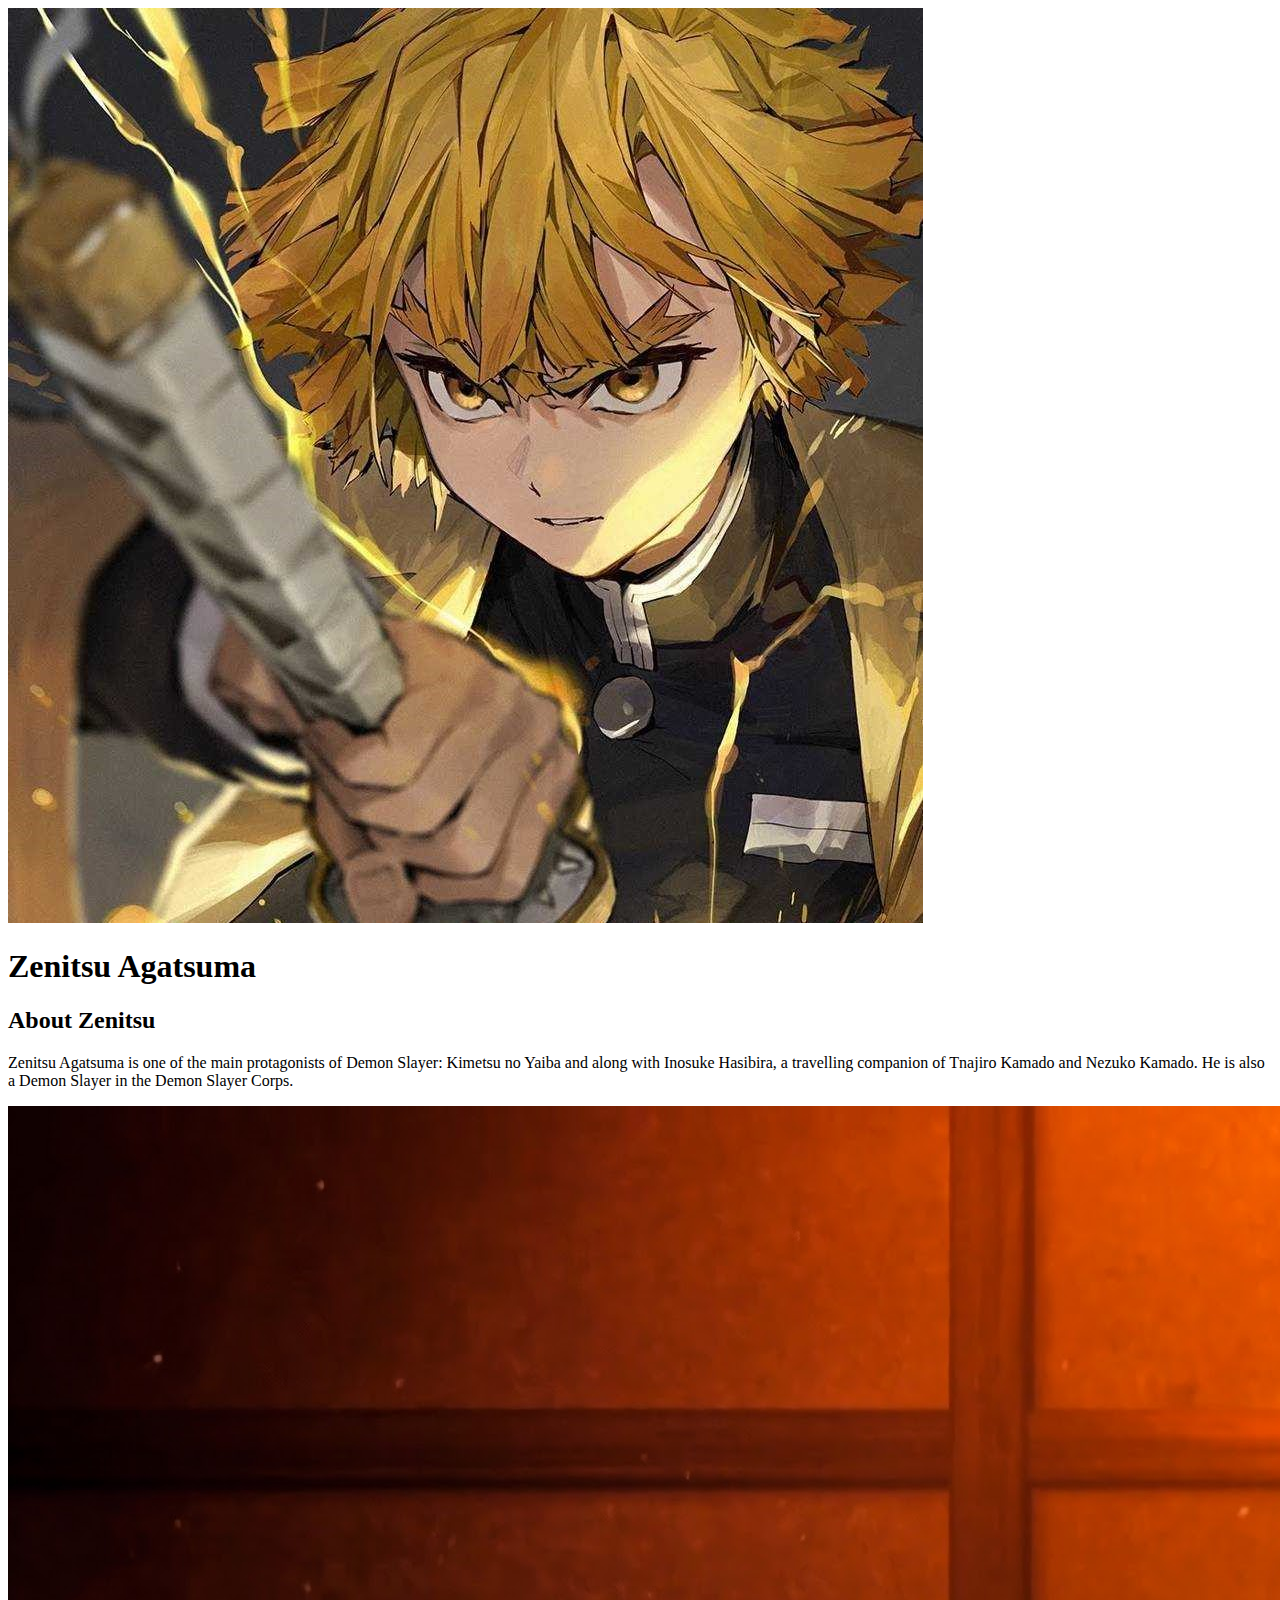
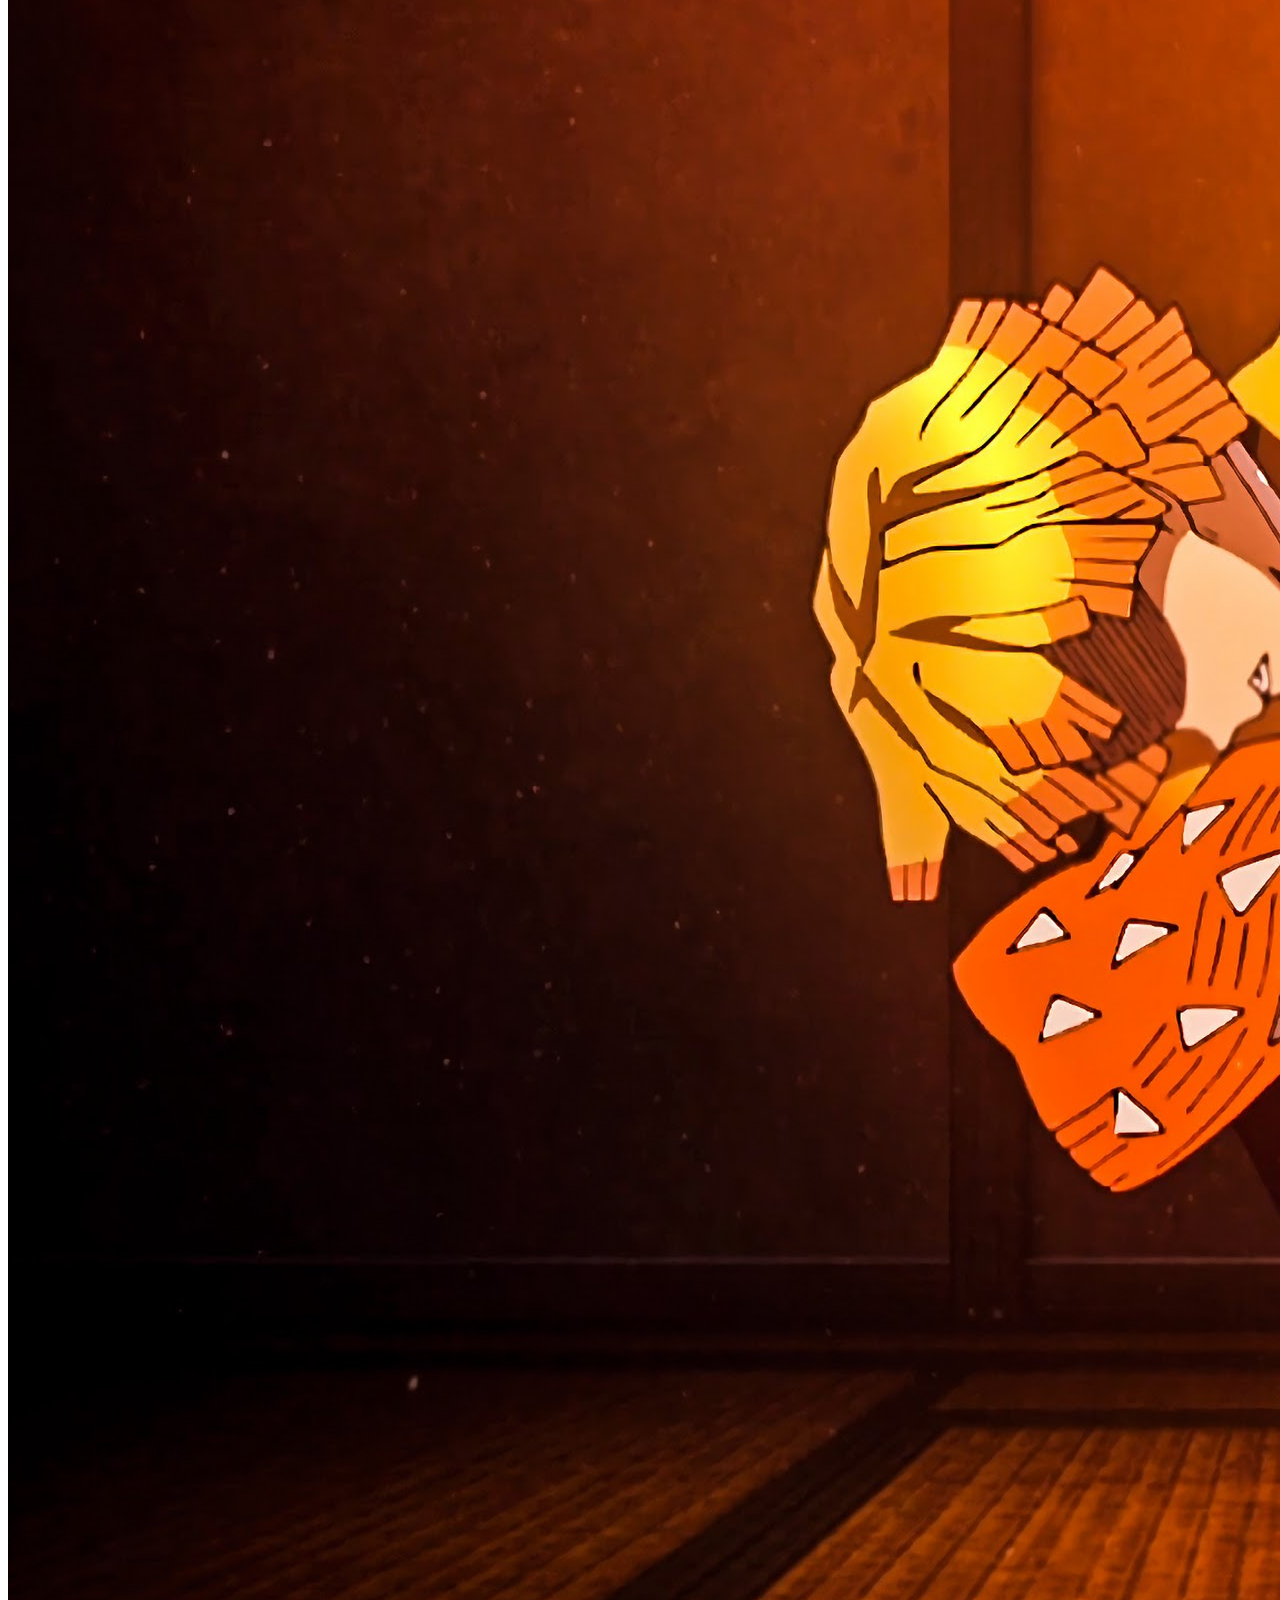
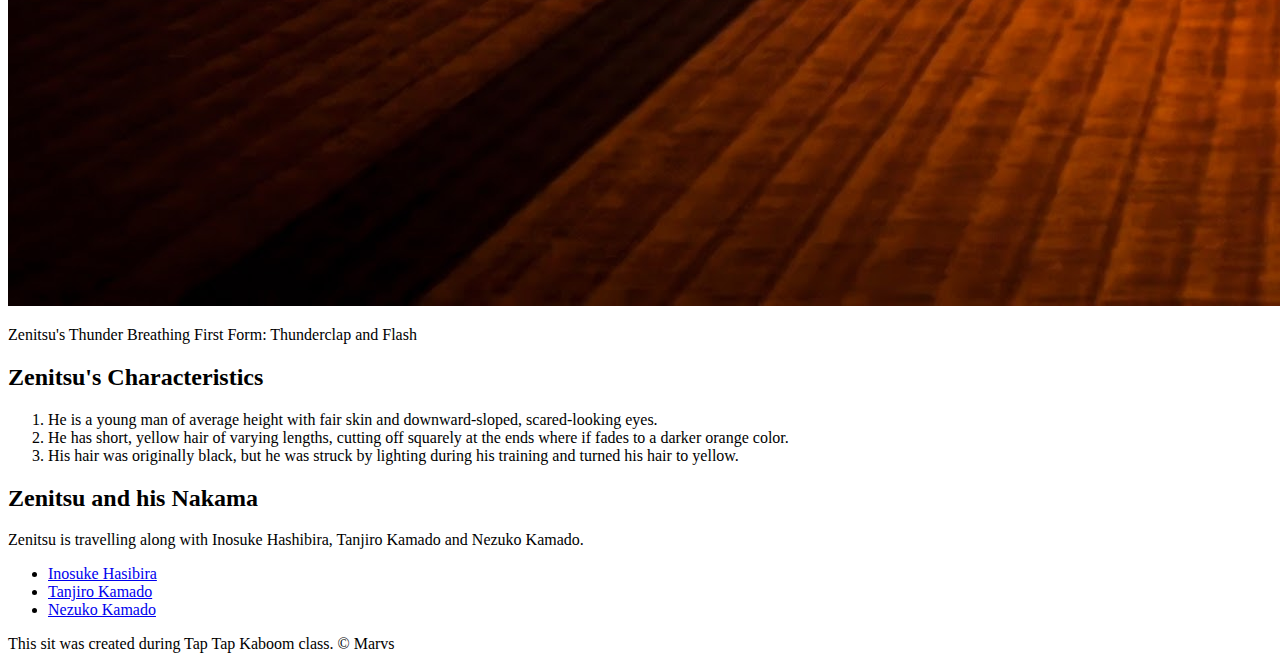
==== Zenitsu/index.html @ 88c56f13 "Added character's index.html file and a few images" ====
<!DOCTYPE html>
<html>
<head>
	<meta charset="utf-8">
	<meta name="viewport" content="width=device-width, initial-scale=1">
	<title>Zenitsu Agatsuma</title>
	<link rel="icon" href="img/Zenitsu Agatsuma.jpg">
</head>
<body>
	<!-- Header Element-->
	<header>
		<img src="img/Zenitsu Agatsuma.jpg">
		<h1>Zenitsu Agatsuma</h1>
	</header>

	<!-- Main Element -->
	<main>
		<h2>About Zenitsu</h2>
		<p>Zenitsu Agatsuma is one of the main protagonists of Demon Slayer: Kimetsu no Yaiba and along with Inosuke Hasibira, a travelling companion of Tnajiro Kamado and Nezuko Kamado. He is also a Demon Slayer in the Demon Slayer Corps.</p>
		<img src="img/Zenitsu-BIG.jpg">
		<p>Zenitsu's Thunder Breathing First Form: Thunderclap and Flash</p>
		<!-- Characteristics -->
		<h2>Zenitsu's Characteristics</h2>
		<ol>
			<li>He is a young man of average height with fair skin and downward-sloped, scared-looking eyes.</li>
			<li>He has short, yellow hair of varying lengths, cutting off squarely at the ends where if fades to a darker orange color.</li>
			<li>His hair was originally black, but he was struck by lighting during his training and turned his hair to yellow.</li>
		</ol>
		<!-- Nakama -->
		<h2>Zenitsu and his Nakama</h2>
		<p>Zenitsu is travelling along with Inosuke Hashibira, Tanjiro Kamado and Nezuko Kamado.</p>
		<ul>
			<li><a target="_blank" href="https://kimetsu-no-yaiba.fandom.com/wiki/Inosuke_Hashibira">Inosuke Hasibira</a></li>
			<li><a target="_blank" href="https://kimetsu-no-yaiba.fandom.com/wiki/Tanjiro_Kamado">Tanjiro Kamado</a></li>
			<li><a target="_blank" href="https://kimetsu-no-yaiba.fandom.com/wiki/Nezuko_Kamado">Nezuko Kamado</a></li>
		</ul>

	</main>
	<!-- Footer Element -->
	<footer>
		<p>This sit was created during <a href="https://taptapkaboom.com"></a>Tap Tap Kaboom class. &copy; Marvs
		</p>
	</footer>
</body>
</html>
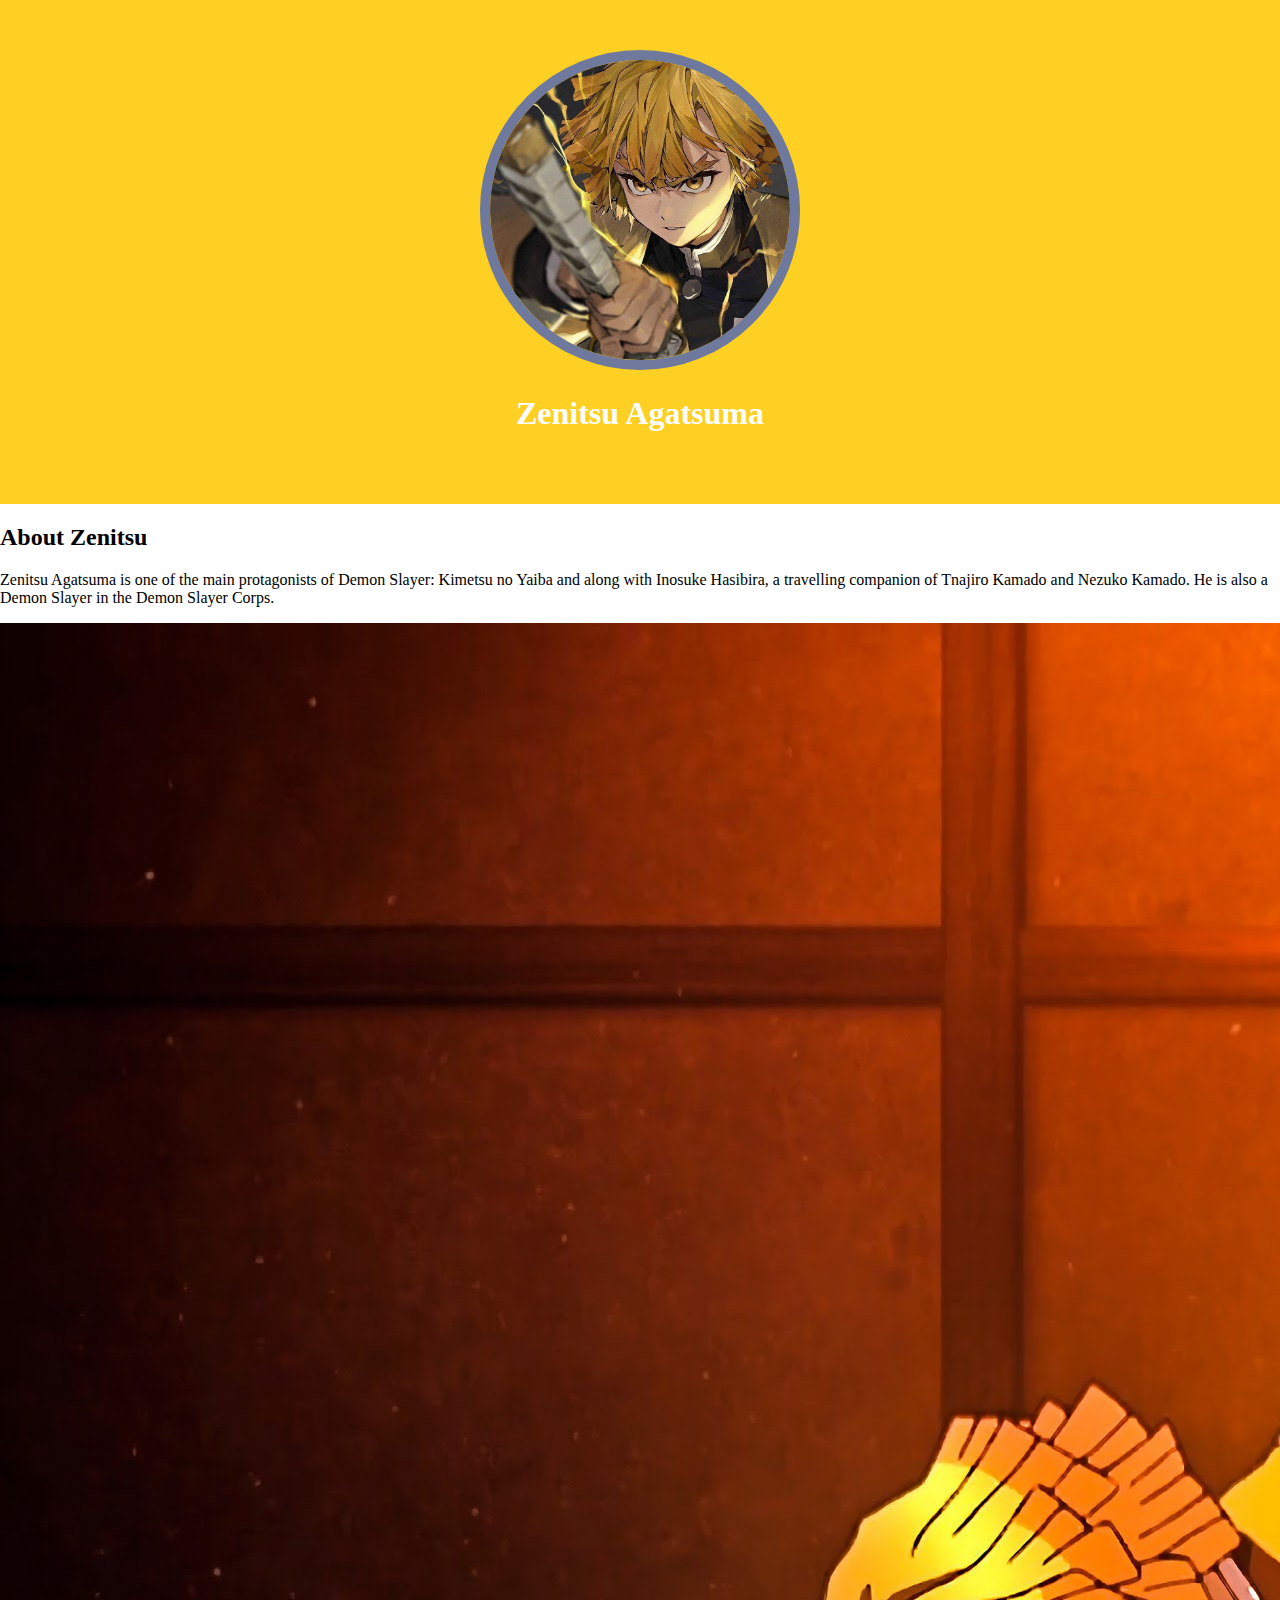
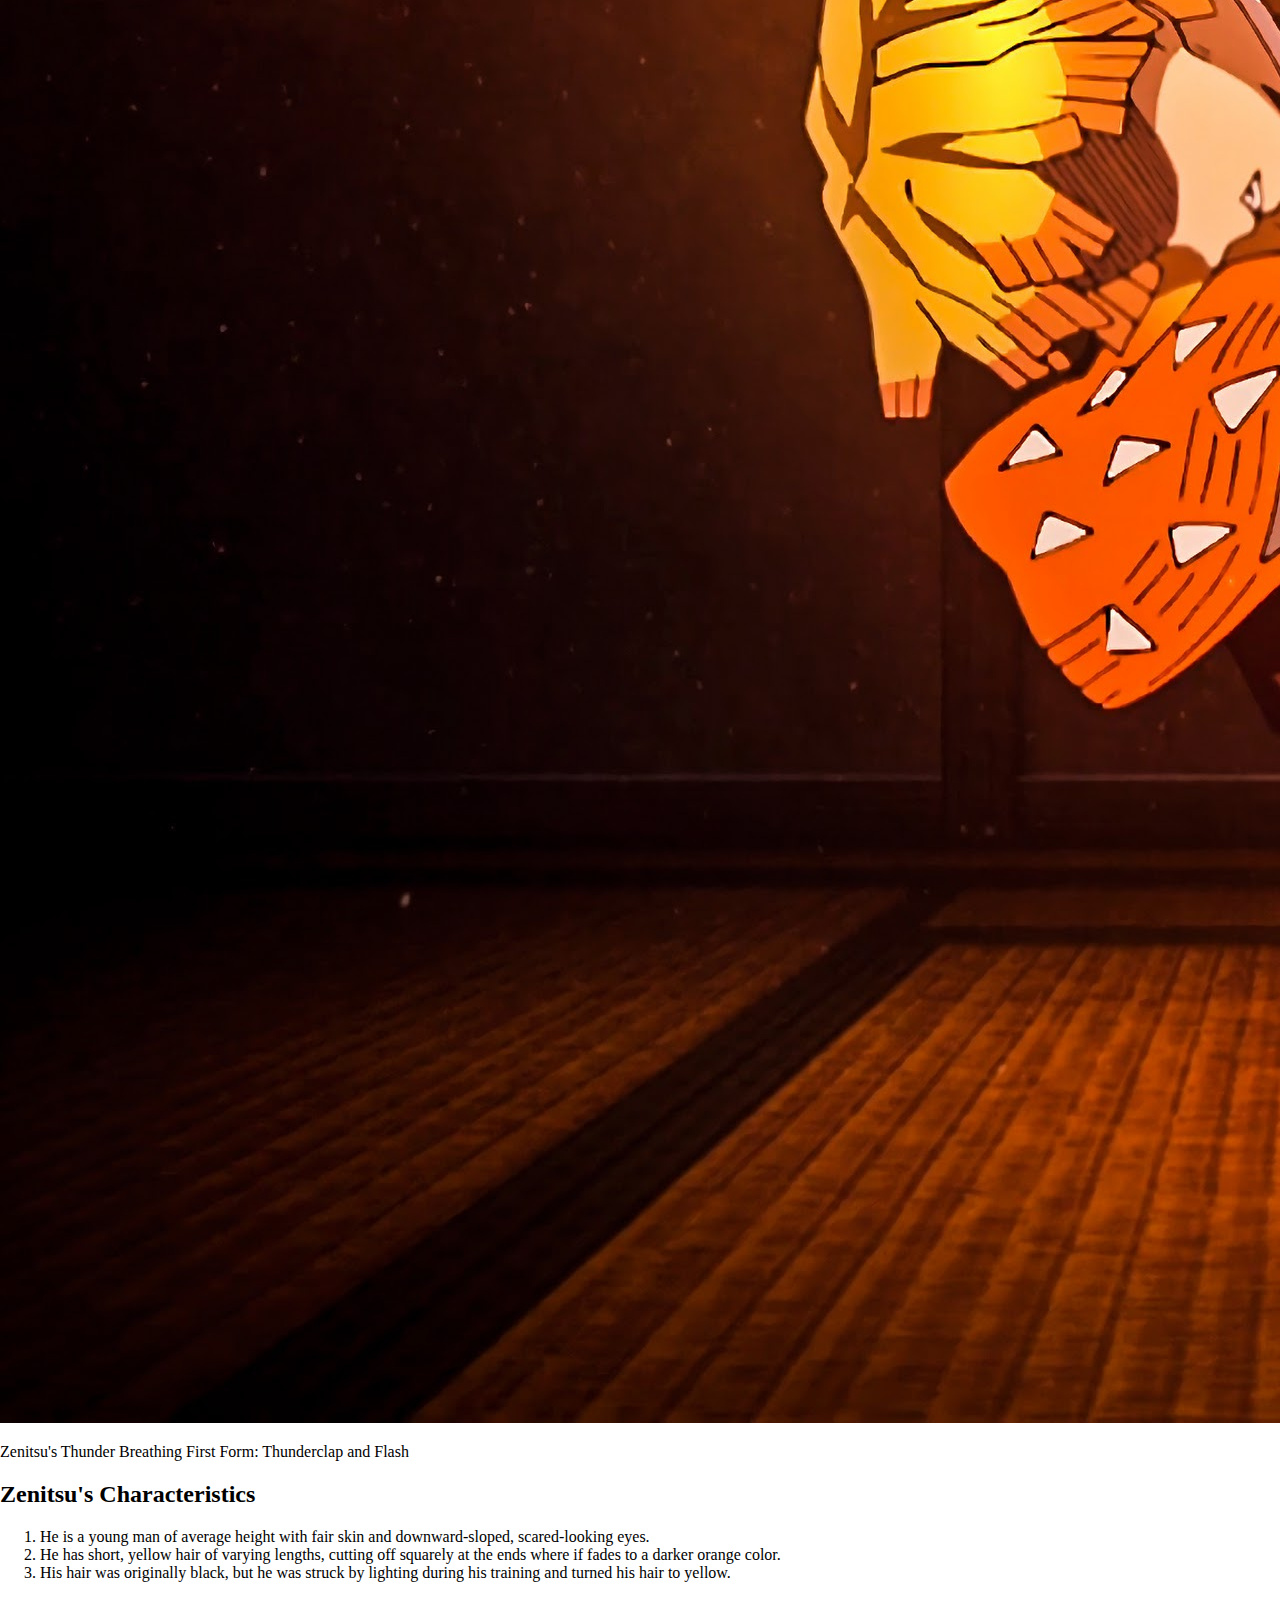
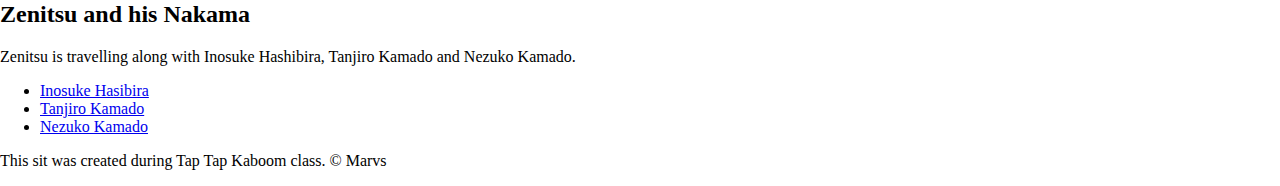
==== commit 30ac7cc2: "Lesson 10 6:42" ====
--- a/Zenitsu/index.html
+++ b/Zenitsu/index.html
@@ -5,6 +5,7 @@
 	<meta name="viewport" content="width=device-width, initial-scale=1">
 	<title>Zenitsu Agatsuma</title>
 	<link rel="icon" href="img/Zenitsu Agatsuma.jpg">
+	<link rel="stylesheet" type="text/css" href="css/hero.css">
 </head>
 <body>
 	<!-- Header Element-->
--- a/Zenitsu/css/hero.css
+++ b/Zenitsu/css/hero.css
@@ -0,0 +1,20 @@
+body {
+	margin: 0;
+}
+
+header{
+	background-color: #FDD023;
+	text-align: center;
+	padding-top: 50px;
+	padding-bottom: 50px;
+}
+
+header h1{
+	color: white;
+}
+
+header img{
+	border-radius: 170px;
+	width: 300px;
+	border: 10px solid #6f799e;
+}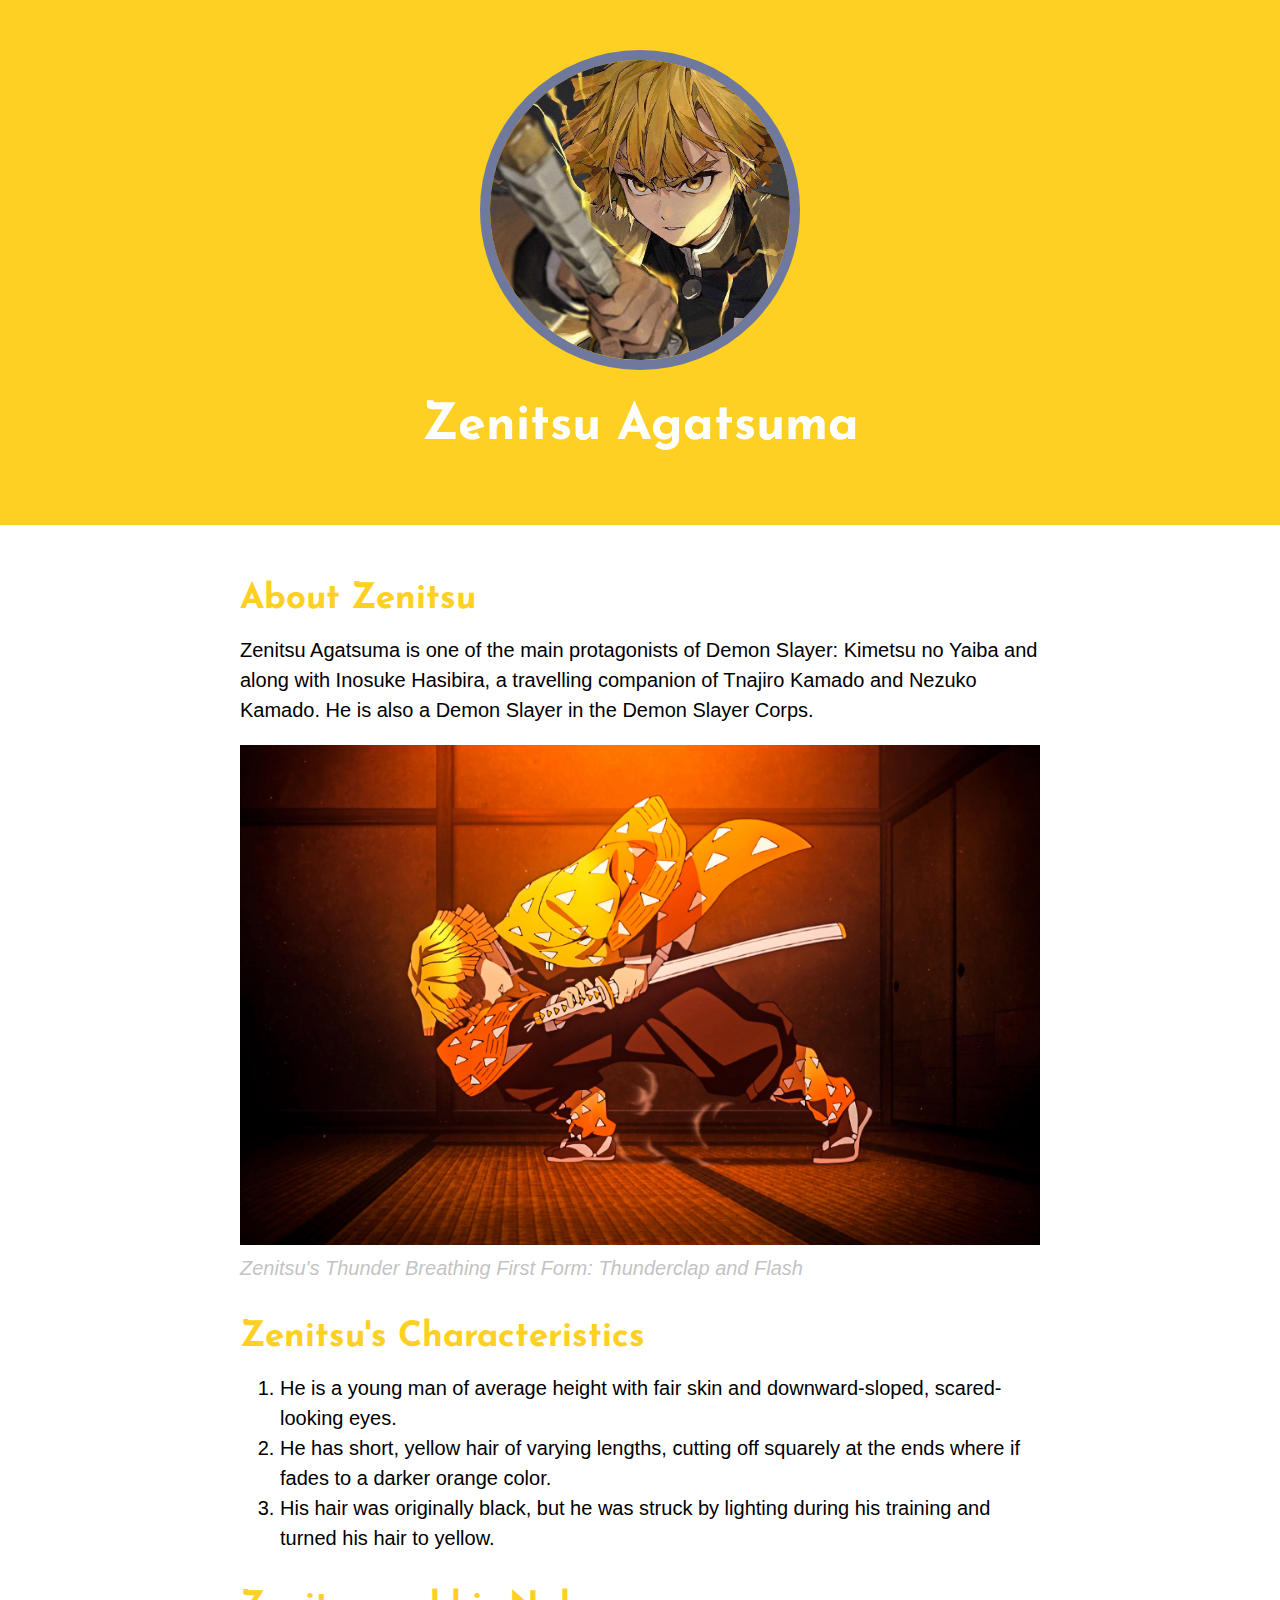
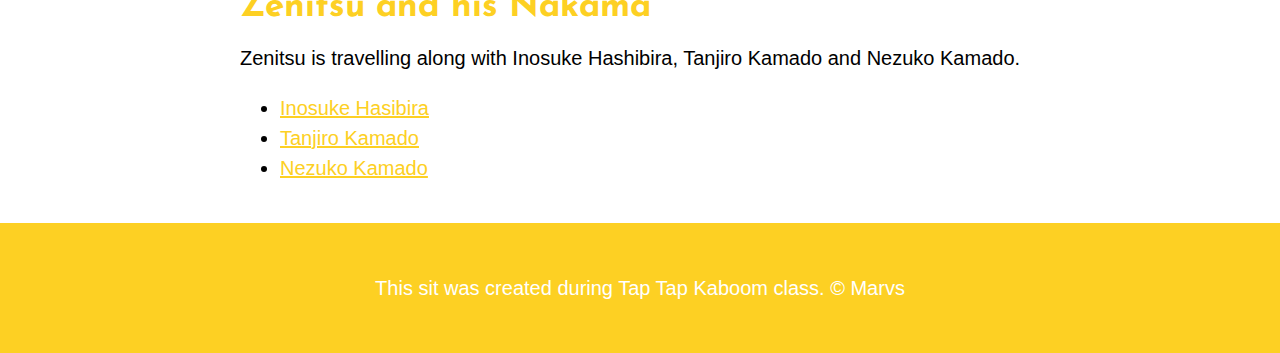
==== commit fe5d2648: "Wrote the CSS for our character's website" ====
--- a/Zenitsu/index.html
+++ b/Zenitsu/index.html
@@ -5,6 +5,9 @@
 	<meta name="viewport" content="width=device-width, initial-scale=1">
 	<title>Zenitsu Agatsuma</title>
 	<link rel="icon" href="img/Zenitsu Agatsuma.jpg">
+	<link rel="preconnect" href="https://fonts.googleapis.com">
+<link rel="preconnect" href="https://fonts.gstatic.com" crossorigin>
+<link href="https://fonts.googleapis.com/css2?family=Josefin+Sans&display=swap" rel="stylesheet">
 	<link rel="stylesheet" type="text/css" href="css/hero.css">
 </head>
 <body>
@@ -19,7 +22,7 @@
 		<h2>About Zenitsu</h2>
 		<p>Zenitsu Agatsuma is one of the main protagonists of Demon Slayer: Kimetsu no Yaiba and along with Inosuke Hasibira, a travelling companion of Tnajiro Kamado and Nezuko Kamado. He is also a Demon Slayer in the Demon Slayer Corps.</p>
 		<img src="img/Zenitsu-BIG.jpg">
-		<p>Zenitsu's Thunder Breathing First Form: Thunderclap and Flash</p>
+		<p class="caption">Zenitsu's Thunder Breathing First Form: Thunderclap and Flash</p>
 		<!-- Characteristics -->
 		<h2>Zenitsu's Characteristics</h2>
 		<ol>
--- a/Zenitsu/css/hero.css
+++ b/Zenitsu/css/hero.css
@@ -1,5 +1,8 @@
 body {
 	margin: 0;
+	font-family: Helvetica, Arial, sans-serif;
+	font-size: 20px;
+	line-height: 30px;
 }
 
 header{
@@ -9,12 +12,65 @@
 	padding-bottom: 50px;
 }
 
+h1, h2{
+	font-family: 'Josefin Sans', sans-serif;
+}
+
 header h1{
 	color: white;
+	font-size: 50px;
 }
 
 header img{
 	border-radius: 170px;
 	width: 300px;
 	border: 10px solid #6f799e;
+}
+
+Main{
+	max-width: 800px;
+	margin: 0 auto;
+	padding: 20px;
+}
+
+main img{
+	max-width: 100%;
+}
+
+h2{
+	font-size: 35px;
+	color: #FDD023;
+	margin: 40px 0 10px;
+}
+
+a{
+	color: #FDD023;
+}
+
+a:hover{
+	color: #483a94;
+}
+
+footer{
+	background-color: #FDD023;
+	text-align: center;
+	color: white;
+	padding: 50px;
+}
+
+footer p{
+	margin: 0;
+}
+footer a{
+	color: white;
+}
+footer a: hover{
+	opacity: .5;
+	background-color: transparent;
+}
+
+p.caption{
+	color: #99999999;
+	font-style: italic;
+	margin-top: 0;
 }